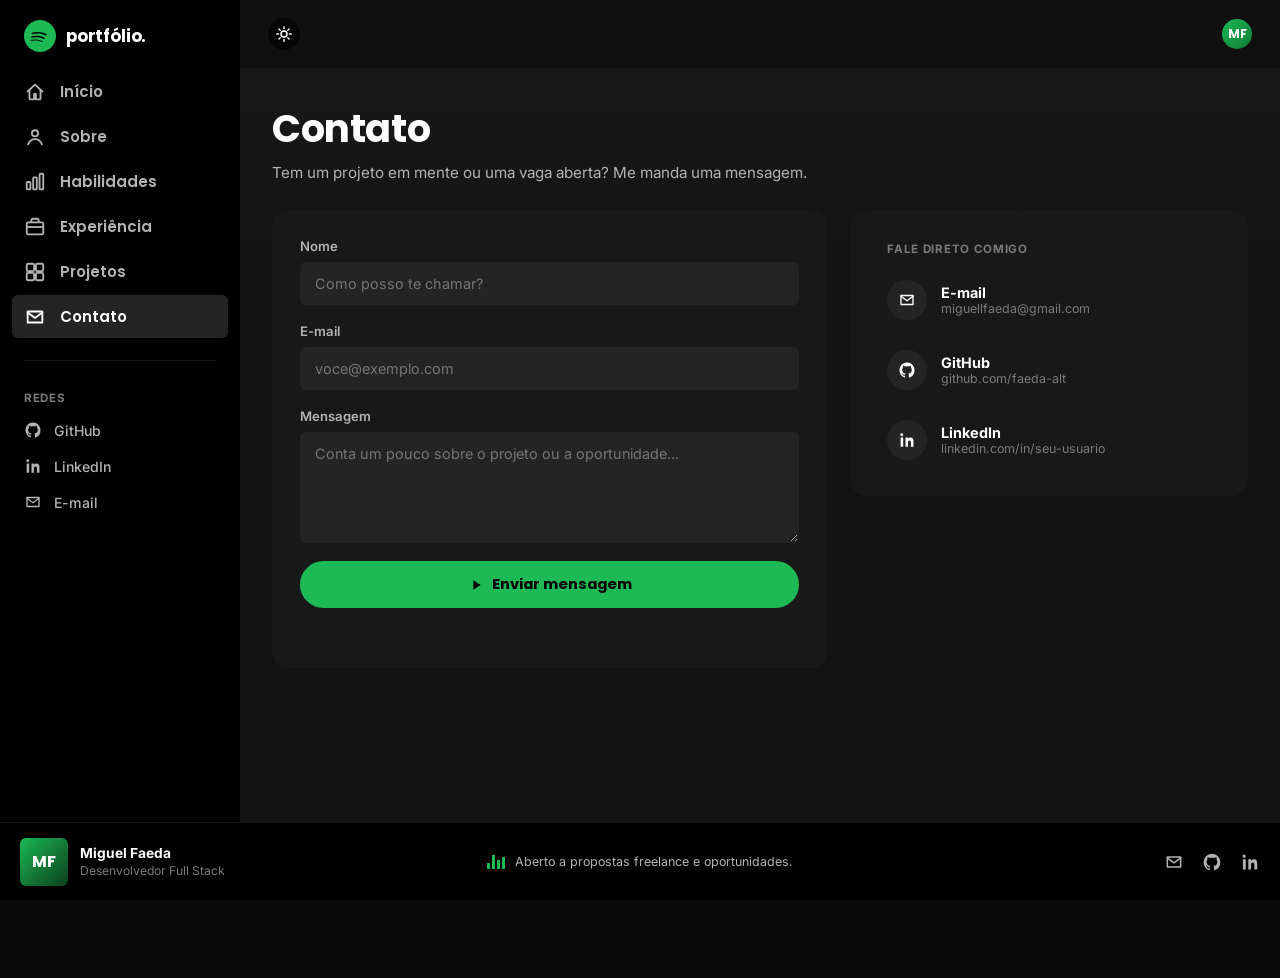
==== contato.html @ 45fb2631 "Add files via upload" ====
<!DOCTYPE html>
<html lang="pt-BR">
<head>
<meta charset="UTF-8">
<meta name="viewport" content="width=device-width, initial-scale=1.0">
<title>Contato · Miguel Faêda</title>
<meta name="description" content="Fale com Rafael Nunes.">
<link rel="preconnect" href="https://fonts.googleapis.com">
<link rel="preconnect" href="https://fonts.gstatic.com" crossorigin>
<link href="https://fonts.googleapis.com/css2?family=Poppins:wght@500;600;700;800&family=Inter:wght@400;500;600&display=swap" rel="stylesheet">
<script>
  /* Aplica o tema salvo antes da página renderizar (evita "piscar" branco). */
  (function () {
    var theme = "dark";
    try { theme = localStorage.getItem("theme") || "dark"; } catch (e) {}
    document.documentElement.setAttribute("data-theme", theme);
  })();
</script>
<link rel="stylesheet" href="style.css">
</head>
<body>

<aside class="sidebar">
  <a class="sidebar-logo" href="index.html">
    <svg width="32" height="32" viewBox="0 0 24 24" fill="none"><circle cx="12" cy="12" r="12" fill="#1DB954"/><path d="M6 9.5c3.6-1 8-.7 10.8 1 .3.2.4.6.2.9-.2.3-.6.4-.9.2-2.5-1.5-6.4-1.8-9.6-.9-.4.1-.7-.1-.8-.5-.1-.3.1-.6.3-.7Zm-.5 2.8c3-.8 7.2-.6 9.7.9.3.2.4.5.2.8-.2.3-.5.4-.8.2-2.2-1.3-6-1.5-8.6-.8-.3.1-.6-.1-.7-.4-.1-.3.1-.6.2-.7Zm-.4 2.7c2.5-.7 6.4-.5 8.6.8.2.1.3.4.1.6-.1.2-.4.3-.6.1-1.9-1.1-5.4-1.3-7.6-.7-.2.1-.5-.1-.5-.3-.1-.2 0-.4.2-.5Z" fill="#000"/></svg>
    <span>portfólio.</span>
  </a>

  <nav class="sidebar-nav" aria-label="Navegação principal">
    <a class="nav-item" href="index.html">
      <svg viewBox="0 0 24 24" fill="none"><path d="M4 11.5 12 4l8 7.5" stroke="currentColor" stroke-width="2" stroke-linecap="round" stroke-linejoin="round"/><path d="M6 10v9a1 1 0 0 0 1 1h4v-6h2v6h4a1 1 0 0 0 1-1v-9" stroke="currentColor" stroke-width="2" stroke-linecap="round" stroke-linejoin="round"/></svg>
      <span>Início</span>
    </a>
    <a class="nav-item" href="sobre.html">
      <svg viewBox="0 0 24 24" fill="none"><circle cx="12" cy="8" r="3.4" stroke="currentColor" stroke-width="2"/><path d="M4.5 20c1.4-3.6 4.4-5.6 7.5-5.6s6.1 2 7.5 5.6" stroke="currentColor" stroke-width="2" stroke-linecap="round"/></svg>
      <span>Sobre</span>
    </a>
    <a class="nav-item" href="habilidades.html">
      <svg viewBox="0 0 24 24" fill="none"><rect x="3" y="12" width="4" height="8" rx="1" stroke="currentColor" stroke-width="2"/><rect x="10" y="7" width="4" height="13" rx="1" stroke="currentColor" stroke-width="2"/><rect x="17" y="3" width="4" height="17" rx="1" stroke="currentColor" stroke-width="2"/></svg>
      <span>Habilidades</span>
    </a>
    <a class="nav-item" href="experiencia.html">
      <svg viewBox="0 0 24 24" fill="none"><rect x="3" y="7" width="18" height="13" rx="1.5" stroke="currentColor" stroke-width="2"/><path d="M8 7V5a2 2 0 0 1 2-2h4a2 2 0 0 1 2 2v2" stroke="currentColor" stroke-width="2"/><path d="M3 12h18" stroke="currentColor" stroke-width="2"/></svg>
      <span>Experiência</span>
    </a>
    <a class="nav-item" href="projetos.html">
      <svg viewBox="0 0 24 24" fill="none"><rect x="3" y="3" width="8" height="8" rx="1.5" stroke="currentColor" stroke-width="2"/><rect x="13" y="3" width="8" height="8" rx="1.5" stroke="currentColor" stroke-width="2"/><rect x="3" y="13" width="8" height="8" rx="1.5" stroke="currentColor" stroke-width="2"/><rect x="13" y="13" width="8" height="8" rx="1.5" stroke="currentColor" stroke-width="2"/></svg>
      <span>Projetos</span>
    </a>
    <a class="nav-item active" href="contato.html">
      <svg viewBox="0 0 24 24" fill="none"><path d="M4 6h16v12H4V6Z" stroke="currentColor" stroke-width="2" stroke-linejoin="round"/><path d="m4 7 8 6 8-6" stroke="currentColor" stroke-width="2" stroke-linecap="round" stroke-linejoin="round"/></svg>
      <span>Contato</span>
    </a>
  </nav>

  <div class="sidebar-divider"></div>

  <div class="sidebar-links">
    <p class="sidebar-heading">Redes</p>
    <a class="sidebar-link" href="https://github.com/faeda-alt" target="_blank" rel="noopener">
      <svg viewBox="0 0 24 24" fill="currentColor"><path d="M12 2C6.48 2 2 6.58 2 12.25c0 4.53 2.87 8.37 6.84 9.73.5.1.68-.22.68-.5 0-.24-.01-1.04-.01-1.88-2.78.62-3.37-1.22-3.37-1.22-.46-1.2-1.11-1.52-1.11-1.52-.9-.64.07-.62.07-.62 1 .07 1.53 1.06 1.53 1.06.89 1.57 2.34 1.12 2.91.86.09-.66.35-1.12.63-1.38-2.22-.26-4.56-1.14-4.56-5.07 0-1.12.39-2.03 1.03-2.75-.1-.26-.45-1.32.1-2.75 0 0 .84-.28 2.75 1.05a9.3 9.3 0 0 1 2.5-.35c.85 0 1.71.12 2.5.35 1.91-1.33 2.75-1.05 2.75-1.05.55 1.43.2 2.49.1 2.75.64.72 1.03 1.63 1.03 2.75 0 3.94-2.34 4.8-4.57 5.06.36.32.68.94.68 1.9 0 1.37-.01 2.47-.01 2.81 0 .28.18.6.69.5A10.26 10.26 0 0 0 22 12.25C22 6.58 17.52 2 12 2Z"/></svg>
      <span>GitHub</span>
    </a>
    <a class="sidebar-link" href="https://www.linkedin.com/in/miguel-faeda-4826aa39a/?isSelfProfile=true" target="_blank" rel="noopener">
      <svg viewBox="0 0 24 24" fill="currentColor"><path d="M6.94 5a1.94 1.94 0 1 1-3.88 0 1.94 1.94 0 0 1 3.88 0ZM3.5 8.75h3.4V21H3.5V8.75Zm6.5 0h3.26v1.68h.05c.45-.86 1.56-1.77 3.22-1.77 3.44 0 4.08 2.27 4.08 5.21V21h-3.4v-5.5c0-1.31-.02-3-1.83-3-1.83 0-2.11 1.43-2.11 2.9V21H10V8.75Z"/></svg>
      <span>LinkedIn</span>
    </a>
    <a class="sidebar-link" href="mailto:seuemail@exemplo.com">
      <svg viewBox="0 0 24 24" fill="none"><path d="M4 6h16v12H4V6Z" stroke="currentColor" stroke-width="1.8" stroke-linejoin="round"/><path d="m4 7 8 6 8-6" stroke="currentColor" stroke-width="1.8" stroke-linecap="round" stroke-linejoin="round"/></svg>
      <span>E-mail</span>
    </a>
  </div>
</aside>

<div class="app">

  <header class="topbar">
    <div class="topbar-left">
      <button class="round-btn theme-toggle" id="theme-toggle" type="button" aria-label="Ativar tema claro" title="Alternar tema claro/escuro">
        <svg class="icon-sun" viewBox="0 0 24 24" fill="none"><circle cx="12" cy="12" r="4" stroke="currentColor" stroke-width="2"/><path d="M12 2.5v2.2M12 19.3v2.2M2.5 12h2.2M19.3 12h2.2M5.3 5.3l1.6 1.6M17.1 17.1l1.6 1.6M5.3 18.7l1.6-1.6M17.1 6.9l1.6-1.6" stroke="currentColor" stroke-width="2" stroke-linecap="round"/></svg>
        <svg class="icon-moon" viewBox="0 0 24 24" fill="none"><path d="M20 14.2A8 8 0 0 1 9.8 4a8 8 0 1 0 10.2 10.2Z" stroke="currentColor" stroke-width="2" stroke-linecap="round" stroke-linejoin="round"/></svg>
      </button>
    </div>
    <div class="topbar-profile">
      <div class="avatar-small">MF</div>
    </div>
  </header>

  <main class="content" id="content">

    <div class="page-header">
      <h1 class="page-title">Contato</h1>
      <p class="page-subtitle">Tem um projeto em mente ou uma vaga aberta? Me manda uma mensagem.</p>
    </div>

    <div class="contact-layout">
      <form class="contact-form" id="contact-form">
        <label class="field">
          <span>Nome</span>
          <input type="text" name="name" placeholder="Como posso te chamar?" required>
        </label>
        <label class="field">
          <span>E-mail</span>
          <input type="email" name="email" placeholder="voce@exemplo.com" required>
        </label>
        <label class="field">
          <span>Mensagem</span>
          <textarea name="message" rows="5" placeholder="Conta um pouco sobre o projeto ou a oportunidade..." required></textarea>
        </label>
        <button type="submit" class="btn-play btn-full">
          <svg viewBox="0 0 24 24" fill="#000"><path d="M8 5v14l11-7L8 5Z"/></svg>
          Enviar mensagem
        </button>
        <p class="form-hint" id="form-hint"></p>
      </form>

      <div class="contact-card">
        <p class="sidebar-heading">Fale direto comigo</p>
        <a class="contact-row" href="mailto:seuemail@exemplo.com">
          <span class="contact-icon"><svg viewBox="0 0 24 24" fill="none"><path d="M4 6h16v12H4V6Z" stroke="currentColor" stroke-width="1.8" stroke-linejoin="round"/><path d="m4 7 8 6 8-6" stroke="currentColor" stroke-width="1.8" stroke-linecap="round" stroke-linejoin="round"/></svg></span>
          <span><strong>E-mail</strong><small>miguellfaeda@gmail.com</small></span>
        </a>
        <a class="contact-row" href="https://github.com/faeda-alt" target="_blank" rel="noopener">
          <span class="contact-icon"><svg viewBox="0 0 24 24" fill="currentColor"><path d="M12 2C6.48 2 2 6.58 2 12.25c0 4.53 2.87 8.37 6.84 9.73.5.1.68-.22.68-.5 0-.24-.01-1.04-.01-1.88-2.78.62-3.37-1.22-3.37-1.22-.46-1.2-1.11-1.52-1.11-1.52-.9-.64.07-.62.07-.62 1 .07 1.53 1.06 1.53 1.06.89 1.57 2.34 1.12 2.91.86.09-.66.35-1.12.63-1.38-2.22-.26-4.56-1.14-4.56-5.07 0-1.12.39-2.03 1.03-2.75-.1-.26-.45-1.32.1-2.75 0 0 .84-.28 2.75 1.05a9.3 9.3 0 0 1 2.5-.35c.85 0 1.71.12 2.5.35 1.91-1.33 2.75-1.05 2.75-1.05.55 1.43.2 2.49.1 2.75.64.72 1.03 1.63 1.03 2.75 0 3.94-2.34 4.8-4.57 5.06.36.32.68.94.68 1.9 0 1.37-.01 2.47-.01 2.81 0 .28.18.6.69.5A10.26 10.26 0 0 0 22 12.25C22 6.58 17.52 2 12 2Z"/></svg></span>
          <span><strong>GitHub</strong><small>github.com/faeda-alt</small></span>
        </a>
        <a class="contact-row" href="https://www.linkedin.com/in/miguel-faeda-4826aa39a/?isSelfProfile=true" target="_blank" rel="noopener">
          <span class="contact-icon"><svg viewBox="0 0 24 24" fill="currentColor"><path d="M6.94 5a1.94 1.94 0 1 1-3.88 0 1.94 1.94 0 0 1 3.88 0ZM3.5 8.75h3.4V21H3.5V8.75Zm6.5 0h3.26v1.68h.05c.45-.86 1.56-1.77 3.22-1.77 3.44 0 4.08 2.27 4.08 5.21V21h-3.4v-5.5c0-1.31-.02-3-1.83-3-1.83 0-2.11 1.43-2.11 2.9V21H10V8.75Z"/></svg></span>
          <span><strong>LinkedIn</strong><small>linkedin.com/in/seu-usuario</small></span>
        </a>
      </div>
    </div>

  </main>
</div>

<footer class="now-playing">
  <div class="np-info">
    <div class="np-avatar">MF</div>
    <div class="np-text">
      <strong>Miguel Faeda</strong>
      <small>Desenvolvedor Full Stack</small>
    </div>
  </div>

  <div class="np-status">
    <span class="eq" aria-hidden="true"><i></i><i></i><i></i><i></i></span>
    <span class="np-status-text">Aberto a propostas freelance e oportunidades.</span>
  </div>

  <div class="np-contacts">
    <a href="mailto:miguellfaeda@gmail.com" title="E-mail" aria-label="Enviar e-mail"><svg viewBox="0 0 24 24" fill="none"><path d="M4 6h16v12H4V6Z" stroke="currentColor" stroke-width="1.8" stroke-linejoin="round"/><path d="m4 7 8 6 8-6" stroke="currentColor" stroke-width="1.8" stroke-linecap="round" stroke-linejoin="round"/></svg></a>
    <a href="https://github.com/faeda-alt" target="_blank" rel="noopener" title="GitHub" aria-label="Abrir GitHub"><svg viewBox="0 0 24 24" fill="currentColor"><path d="M12 2C6.48 2 2 6.58 2 12.25c0 4.53 2.87 8.37 6.84 9.73.5.1.68-.22.68-.5 0-.24-.01-1.04-.01-1.88-2.78.62-3.37-1.22-3.37-1.22-.46-1.2-1.11-1.52-1.11-1.52-.9-.64.07-.62.07-.62 1 .07 1.53 1.06 1.53 1.06.89 1.57 2.34 1.12 2.91.86.09-.66.35-1.12.63-1.38-2.22-.26-4.56-1.14-4.56-5.07 0-1.12.39-2.03 1.03-2.75-.1-.26-.45-1.32.1-2.75 0 0 .84-.28 2.75 1.05a9.3 9.3 0 0 1 2.5-.35c.85 0 1.71.12 2.5.35 1.91-1.33 2.75-1.05 2.75-1.05.55 1.43.2 2.49.1 2.75.64.72 1.03 1.63 1.03 2.75 0 3.94-2.34 4.8-4.57 5.06.36.32.68.94.68 1.9 0 1.37-.01 2.47-.01 2.81 0 .28.18.6.69.5A10.26 10.26 0 0 0 22 12.25C22 6.58 17.52 2 12 2Z"/></svg></a>
    <a href="https://www.linkedin.com/in/miguel-faeda-4826aa39a/?isSelfProfile=true" target="_blank" rel="noopener" title="LinkedIn" aria-label="Abrir LinkedIn"><svg viewBox="0 0 24 24" fill="currentColor"><path d="M6.94 5a1.94 1.94 0 1 1-3.88 0 1.94 1.94 0 0 1 3.88 0ZM3.5 8.75h3.4V21H3.5V8.75Zm6.5 0h3.26v1.68h.05c.45-.86 1.56-1.77 3.22-1.77 3.44 0 4.08 2.27 4.08 5.21V21h-3.4v-5.5c0-1.31-.02-3-1.83-3-1.83 0-2.11 1.43-2.11 2.9V21H10V8.75Z"/></svg></a>
  </div>
</footer>

<nav class="mobile-nav" aria-label="Navegação móvel">
  <a class="mobile-nav-item" href="index.html">
    <svg viewBox="0 0 24 24" fill="none"><path d="M4 11.5 12 4l8 7.5" stroke="currentColor" stroke-width="2" stroke-linecap="round" stroke-linejoin="round"/><path d="M6 10v9a1 1 0 0 0 1 1h4v-6h2v6h4a1 1 0 0 0 1-1v-9" stroke="currentColor" stroke-width="2" stroke-linecap="round" stroke-linejoin="round"/></svg>
    <span>Início</span>
  </a>
  <a class="mobile-nav-item" href="sobre.html">
    <svg viewBox="0 0 24 24" fill="none"><circle cx="12" cy="8" r="3.4" stroke="currentColor" stroke-width="2"/><path d="M4.5 20c1.4-3.6 4.4-5.6 7.5-5.6s6.1 2 7.5 5.6" stroke="currentColor" stroke-width="2" stroke-linecap="round"/></svg>
    <span>Sobre</span>
  </a>
  <a class="mobile-nav-item" href="habilidades.html">
    <svg viewBox="0 0 24 24" fill="none"><rect x="3" y="12" width="4" height="8" rx="1" stroke="currentColor" stroke-width="2"/><rect x="10" y="7" width="4" height="13" rx="1" stroke="currentColor" stroke-width="2"/><rect x="17" y="3" width="4" height="17" rx="1" stroke="currentColor" stroke-width="2"/></svg>
    <span>Habilidades</span>
  </a>
  <a class="mobile-nav-item" href="experiencia.html">
    <svg viewBox="0 0 24 24" fill="none"><rect x="3" y="7" width="18" height="13" rx="1.5" stroke="currentColor" stroke-width="2"/><path d="M8 7V5a2 2 0 0 1 2-2h4a2 2 0 0 1 2 2v2" stroke="currentColor" stroke-width="2"/><path d="M3 12h18" stroke="currentColor" stroke-width="2"/></svg>
    <span>Experiência</span>
  </a>
  <a class="mobile-nav-item" href="projetos.html">
    <svg viewBox="0 0 24 24" fill="none"><rect x="3" y="3" width="8" height="8" rx="1.5" stroke="currentColor" stroke-width="2"/><rect x="13" y="3" width="8" height="8" rx="1.5" stroke="currentColor" stroke-width="2"/><rect x="3" y="13" width="8" height="8" rx="1.5" stroke="currentColor" stroke-width="2"/><rect x="13" y="13" width="8" height="8" rx="1.5" stroke="currentColor" stroke-width="2"/></svg>
    <span>Projetos</span>
  </a>
  <a class="mobile-nav-item active" href="contato.html">
    <svg viewBox="0 0 24 24" fill="none"><path d="M4 6h16v12H4V6Z" stroke="currentColor" stroke-width="2" stroke-linejoin="round"/><path d="m4 7 8 6 8-6" stroke="currentColor" stroke-width="2" stroke-linecap="round" stroke-linejoin="round"/></svg>
    <span>Contato</span>
  </a>
</nav>

<script src="script.js"></script>
</body>
</html>
---- style.css ----
:root {
  --bg-app: #0a0a0a;
  --bg-sidebar: #000000;
  --bg-base: #121212;
  --bg-elevated: #181818;
  --bg-highlight: #242424;
  --bg-highlight-hover: #2f2f2f;

  --green: #1DB954;
  --green-hover: #23e065;

  --text-primary: #FFFFFF;
  --text-secondary: #B3B3B3;
  --text-tertiary: #7a7a7a;

  --border: rgba(255, 255, 255, 0.08);
  --radius-s: 6px;
  --radius-m: 10px;
  --radius-l: 16px;

  --sidebar-w: 240px;
  --now-playing-h: 78px;
  --topbar-h: 68px;

  --font-display: "Poppins", sans-serif;
  --font-body: "Inter", sans-serif;


  --app-gradient-top: #1a1a1a;
  --topbar-bg: rgba(10, 10, 10, 0.6);
  --round-btn-bg: rgba(0, 0, 0, 0.6);
  --outline-border: rgba(255, 255, 255, 0.35);
  --track-icon-1: #2a2a2a;
  --track-icon-2: #151515;
  --tab-active-bg: #ffffff;
  --tab-active-text: #000000;
  --accent-text: var(--green);
  --card-shadow: none;

  color-scheme: dark;
}


:root[data-theme="light"] {
  --bg-app: #f2f2f2;
  --bg-sidebar: #ffffff;
  --bg-base: #f7f7f7;
  --bg-elevated: #ffffff;
  --bg-highlight: #ebebeb;
  --bg-highlight-hover: #dedede;

  --green-hover: #17a047;

  --text-primary: #121212;
  --text-secondary: #4d4d4d;
  --text-tertiary: #6b6b6b;

  --border: rgba(0, 0, 0, 0.1);

  --app-gradient-top: #dcdcdc;
  --topbar-bg: rgba(255, 255, 255, 0.7);
  --round-btn-bg: rgba(0, 0, 0, 0.08);
  --outline-border: rgba(0, 0, 0, 0.35);
  --track-icon-1: #e4e4e4;
  --track-icon-2: #cfcfcf;
  --tab-active-bg: #121212;
  --tab-active-text: #ffffff;
  --accent-text: #128a3e;
  --card-shadow: 0 0 0 1px rgba(0, 0, 0, 0.06), 0 1px 3px rgba(0, 0, 0, 0.06);

  color-scheme: light;
}


:root[data-theme="light"] .about-card,
:root[data-theme="light"] .album-card,
:root[data-theme="light"] .contact-form,
:root[data-theme="light"] .contact-card,
:root[data-theme="light"] .edu-item,
:root[data-theme="light"] .lang-item,
:root[data-theme="light"] .timeline-card {
  box-shadow: var(--card-shadow);
}


body, .sidebar, .app, .topbar, .now-playing, .about-card, .album-card,
.contact-form, .contact-card, .edu-item, .lang-item, .timeline-card,
.field input, .field textarea, .tab, .stack-chip {
  transition: background-color .25s ease, color .25s ease, border-color .25s ease, box-shadow .25s ease;
}

* { box-sizing: border-box; }

html, body {
  margin: 0;
  padding: 0;
  background: var(--bg-app);
  color: var(--text-primary);
  font-family: var(--font-body);
  -webkit-font-smoothing: antialiased;
}

h1, h2, h3, .btn-play, .btn-outline, .nav-item span, .hero-title {
  font-family: var(--font-display);
}

button, input, textarea {
  font-family: inherit;
}

a { color: inherit; text-decoration: none; }

::selection { background: var(--green); color: #000; }

:focus-visible {
  outline: 2px solid var(--green);
  outline-offset: 2px;
}

@media (prefers-reduced-motion: reduce) {
  * { animation-duration: 0.001ms !important; transition-duration: 0.001ms !important; }
}


.sidebar {
  position: fixed;
  top: 0;
  left: 0;
  bottom: var(--now-playing-h);
  width: var(--sidebar-w);
  background: var(--bg-sidebar);
  display: flex;
  flex-direction: column;
  padding: 20px 12px;
  gap: 18px;
  z-index: 20;
}

.sidebar-logo {
  display: flex;
  align-items: center;
  gap: 10px;
  padding: 0 12px;
  font-family: var(--font-display);
  font-weight: 700;
  font-size: 1.05rem;
  letter-spacing: -0.01em;
}

.sidebar-nav {
  display: flex;
  flex-direction: column;
  gap: 2px;
}

.nav-item {
  display: flex;
  align-items: center;
  gap: 14px;
  padding: 10px 12px;
  background: none;
  border: none;
  color: var(--text-secondary);
  border-radius: var(--radius-s);
  cursor: pointer;
  font-size: 0.94rem;
  font-weight: 600;
  transition: color .15s ease, background-color .15s ease;
  text-align: left;
}

.nav-item svg { width: 22px; height: 22px; flex-shrink: 0; }

.nav-item:hover { color: var(--text-primary); }

.nav-item.active {
  color: var(--text-primary);
  background: var(--bg-highlight);
}

.sidebar-divider {
  height: 1px;
  background: var(--border);
  margin: 4px 12px;
}

.sidebar-links {
  display: flex;
  flex-direction: column;
  gap: 2px;
}

.sidebar-heading {
  font-size: 0.72rem;
  font-weight: 700;
  text-transform: uppercase;
  letter-spacing: 0.06em;
  color: var(--text-tertiary);
  padding: 0 12px;
  margin: 8px 0 6px;
}

.sidebar-link {
  display: flex;
  align-items: center;
  gap: 12px;
  padding: 8px 12px;
  border-radius: var(--radius-s);
  color: var(--text-secondary);
  font-size: 0.88rem;
  font-weight: 500;
  transition: color .15s ease, background-color .15s ease;
}

.sidebar-link svg { width: 18px; height: 18px; }

.sidebar-link:hover {
  color: var(--text-primary);
  background: var(--bg-highlight);
}


.app {
  margin-left: var(--sidebar-w);
  margin-bottom: var(--now-playing-h);
  min-height: 100vh;
  background: linear-gradient(180deg, var(--app-gradient-top) 0%, var(--bg-base) 320px);
}

.topbar {
  position: sticky;
  top: 0;
  z-index: 10;
  height: var(--topbar-h);
  display: flex;
  align-items: center;
  justify-content: space-between;
  padding: 0 28px;
  background: var(--topbar-bg);
  backdrop-filter: blur(14px);
}

.round-btn {
  width: 32px;
  height: 32px;
  border-radius: 50%;
  border: none;
  background: var(--round-btn-bg);
  color: var(--text-primary);
  display: flex;
  align-items: center;
  justify-content: center;
  cursor: not-allowed;
  opacity: .5;
}
.round-btn svg { width: 18px; height: 18px; }

.topbar-left { display: flex; align-items: center; gap: 12px; }

.theme-toggle {
  position: relative;
  cursor: pointer;
  opacity: 1;
  transition: background-color .15s ease, transform .12s ease;
}
.theme-toggle:hover { background: var(--bg-highlight-hover); transform: scale(1.08); }
.theme-toggle svg {
  position: absolute;
  transition: opacity .2s ease, transform .3s ease;
}
.theme-toggle .icon-moon { opacity: 0; transform: rotate(-90deg) scale(.6); }
.theme-toggle .icon-sun  { opacity: 1; transform: rotate(0) scale(1); }
:root[data-theme="light"] .theme-toggle .icon-sun  { opacity: 0; transform: rotate(90deg) scale(.6); }
:root[data-theme="light"] .theme-toggle .icon-moon { opacity: 1; transform: rotate(0) scale(1); }

.topbar-profile { display: flex; align-items: center; gap: 14px; }

.avatar-small {
  color: #fff;
  width: 30px;
  height: 30px;
  border-radius: 50%;
  background: linear-gradient(135deg, var(--green), #0f7a37);
  display: flex;
  align-items: center;
  justify-content: center;
  font-family: var(--font-display);
  font-weight: 700;
  font-size: 0.75rem;
}

.content { padding: 24px 32px 60px; }

.page { display: none; }
.page.active { display: block; animation: fadeIn .35s ease; }

@keyframes fadeIn {
  from { opacity: 0; transform: translateY(8px); }
  to { opacity: 1; transform: translateY(0); }
}

.page-header { margin: 8px 0 28px; }

.page-title {
  font-size: clamp(1.8rem, 3vw, 2.4rem);
  font-weight: 700;
  margin: 0 0 6px;
  letter-spacing: -0.01em;
}

.page-subtitle {
  color: var(--text-secondary);
  margin: 0;
  font-size: 0.95rem;
  max-width: 60ch;
}


.hero-banner {
  display: flex;
  align-items: flex-end;
  gap: 28px;
  padding: 40px 8px 28px;
}

.avatar-hero {
  color: #fff;
  width: 172px;
  height: 172px;
  min-width: 172px;
  border-radius: 50%;
  background: linear-gradient(135deg, var(--green), #0b3f1c);
  box-shadow: 0 8px 40px rgba(0,0,0,.5);
  display: flex;
  align-items: center;
  justify-content: center;
  font-family: var(--font-display);
  font-weight: 800;
  font-size: 3.2rem;
}

.hero-kicker {
  display: flex;
  align-items: center;
  gap: 6px;
  font-size: 0.82rem;
  font-weight: 600;
  color: var(--text-primary);
}
.hero-kicker svg { width: 16px; height: 16px; }

.hero-title {
  font-size: clamp(2.4rem, 6vw, 5rem);
  font-weight: 800;
  margin: 6px 0 4px;
  line-height: 1.02;
  letter-spacing: -0.02em;
}

.hero-role {
  font-size: 1.05rem;
  font-weight: 600;
  color: var(--text-primary);
  margin: 0 0 6px;
}

.hero-meta {
  color: var(--text-secondary);
  font-size: 0.88rem;
  margin: 0 0 20px;
}

.hero-actions { display: flex; align-items: center; gap: 14px; flex-wrap: wrap; }

.btn-play {
  display: inline-flex;
  align-items: center;
  gap: 8px;
  background: var(--green);
  color: #000;
  border: none;
  padding: 13px 26px;
  border-radius: 999px;
  font-weight: 700;
  font-size: 0.92rem;
  cursor: pointer;
  transition: transform .12s ease, background-color .15s ease;
}
.btn-play svg { width: 16px; height: 16px; }
.btn-play:hover { background: var(--green-hover); transform: scale(1.03); }
.btn-full { width: 100%; justify-content: center; }

.btn-outline {
  background: transparent;
  border: 1px solid var(--outline-border);
  color: var(--text-primary);
  padding: 12px 22px;
  border-radius: 999px;
  font-weight: 600;
  font-size: 0.9rem;
  cursor: pointer;
  transition: border-color .15s ease, transform .12s ease;
}
.btn-outline:hover { border-color: var(--text-primary); transform: scale(1.03); }

.btn-icon {
  width: 46px;
  height: 46px;
  border-radius: 50%;
  border: 1px solid var(--outline-border);
  display: flex;
  align-items: center;
  justify-content: center;
  transition: border-color .15s ease, transform .12s ease;
}
.btn-icon svg { width: 20px; height: 20px; }
.btn-icon:hover { border-color: var(--text-primary); transform: scale(1.05); }


.row { margin: 40px 0; }

.row-header {
  display: flex;
  align-items: baseline;
  justify-content: space-between;
  margin-bottom: 14px;
}

.row-title {
  font-size: 1.4rem;
  font-weight: 700;
  margin: 0 0 14px;
}

.row-link {
  background: none;
  border: none;
  color: var(--text-secondary);
  font-size: 0.82rem;
  font-weight: 700;
  cursor: pointer;
}
.row-link:hover { color: var(--text-primary); text-decoration: underline; }


.about-card {
  background: var(--bg-elevated);
  border-radius: var(--radius-l);
  padding: 28px;
}

.about-text {
  color: var(--text-secondary);
  line-height: 1.7;
  font-size: 0.95rem;
  max-width: 72ch;
  margin: 0 0 16px;
}

.about-facts {
  display: grid;
  grid-template-columns: repeat(4, 1fr);
  gap: 18px;
  margin-top: 24px;
  padding-top: 24px;
  border-top: 1px solid var(--border);
}

.fact { display: flex; flex-direction: column; gap: 2px; }

.fact-value {
  font-family: var(--font-display);
  font-size: 1.6rem;
  font-weight: 700;
  color: var(--accent-text);
}

.fact-label {
  font-size: 0.78rem;
  color: var(--text-tertiary);
}


.track-list-header {
  display: grid;
  grid-template-columns: 40px 1fr 180px 140px;
  gap: 12px;
  padding: 0 16px 8px;
  border-bottom: 1px solid var(--border);
  margin-bottom: 4px;
  color: var(--text-tertiary);
  font-size: 0.78rem;
  font-weight: 600;
  text-transform: uppercase;
  letter-spacing: 0.04em;
}

.track-list { display: flex; flex-direction: column; }

.track-row {
  display: grid;
  grid-template-columns: 40px 1fr 180px 140px;
  align-items: center;
  gap: 12px;
  padding: 10px 16px;
  border-radius: var(--radius-s);
}

.track-row:hover { background: var(--bg-highlight); }

.col-index { color: var(--text-tertiary); font-size: 0.9rem; }

.track-main { display: flex; align-items: center; gap: 12px; min-width: 0; }

.track-icon {
  width: 40px;
  height: 40px;
  border-radius: var(--radius-s);
  background: linear-gradient(135deg, var(--track-icon-1), var(--track-icon-2));
  display: flex;
  align-items: center;
  justify-content: center;
  flex-shrink: 0;
  font-size: 1.1rem;
}

.track-name-block { min-width: 0; }
.track-name { font-weight: 600; font-size: 0.92rem; }
.track-sub {
  color: var(--text-tertiary);
  font-size: 0.78rem;
  white-space: nowrap;
  overflow: hidden;
  text-overflow: ellipsis;
}

.col-tag {
  color: var(--text-secondary);
  font-size: 0.85rem;
}

.col-level { display: flex; align-items: center; gap: 8px; }

.level-dots { display: flex; gap: 4px; }
.level-dot {
  width: 7px;
  height: 7px;
  border-radius: 50%;
  background: var(--bg-highlight-hover);
}
.level-dot.filled { background: var(--green); }

.level-text { font-size: 0.78rem; color: var(--text-tertiary); min-width: 78px; }


.tabs { display: flex; gap: 10px; margin-bottom: 20px; }

.tab {
  background: var(--bg-highlight);
  border: none;
  color: var(--text-primary);
  padding: 9px 20px;
  border-radius: 999px;
  font-weight: 600;
  font-size: 0.86rem;
  cursor: pointer;
  transition: background-color .15s ease;
}

.tab.active { background: var(--tab-active-bg); color: var(--tab-active-text); }
.tab:not(.active):hover { background: var(--bg-highlight-hover); }


.album-grid {
  display: grid;
  grid-template-columns: repeat(auto-fill, minmax(210px, 1fr));
  gap: 22px;
}

.album-card {
  background: var(--bg-elevated);
  border-radius: var(--radius-m);
  padding: 16px;
  transition: background-color .2s ease;
  display: flex;
  flex-direction: column;
  gap: 12px;
}

.album-card:hover { background: var(--bg-highlight); }

.album-cover {
  position: relative;
  aspect-ratio: 1 / 1;
  border-radius: var(--radius-s);
  overflow: hidden;
  display: flex;
  align-items: center;
  justify-content: center;
  font-family: var(--font-display);
  font-weight: 800;
  font-size: 2.2rem;
  color: rgba(255,255,255,.85);
}

.album-play {
  position: absolute;
  right: 8px;
  bottom: 8px;
  width: 46px;
  height: 46px;
  border-radius: 50%;
  background: var(--green);
  border: none;
  display: flex;
  align-items: center;
  justify-content: center;
  opacity: 0;
  transform: translateY(8px);
  transition: opacity .2s ease, transform .2s ease, background-color .15s ease;
  cursor: pointer;
  box-shadow: 0 8px 16px rgba(0,0,0,.4);
}
.album-play svg { width: 18px; height: 18px; }
.album-card:hover .album-play,
.album-play:focus-visible {
  opacity: 1;
  transform: translateY(0);
}
.album-play:hover { background: var(--green-hover); }

.album-title { font-weight: 700; font-size: 0.96rem; margin: 0; }

.album-stack {
  color: var(--text-tertiary);
  font-size: 0.8rem;
  margin: 0;
}

.album-desc {
  color: var(--text-secondary);
  font-size: 0.84rem;
  line-height: 1.5;
  margin: 0;
}

.album-links { display: flex; gap: 10px; margin-top: auto; }

.album-link {
  font-size: 0.78rem;
  font-weight: 600;
  color: var(--text-secondary);
  display: flex;
  align-items: center;
  gap: 5px;
}
.album-link:hover { color: var(--text-primary); text-decoration: underline; }
.album-link svg { width: 14px; height: 14px; }


.contact-layout {
  display: grid;
  grid-template-columns: 1.4fr 1fr;
  gap: 24px;
  align-items: start;
}

.contact-form {
  background: var(--bg-elevated);
  border-radius: var(--radius-l);
  padding: 28px;
  display: flex;
  flex-direction: column;
  gap: 18px;
}

.field { display: flex; flex-direction: column; gap: 8px; }
.field span { font-size: 0.82rem; font-weight: 600; color: var(--text-secondary); }

.field input, .field textarea {
  background: var(--bg-highlight);
  border: 1px solid transparent;
  border-radius: var(--radius-s);
  padding: 12px 14px;
  color: var(--text-primary);
  font-size: 0.9rem;
  resize: vertical;
}

.field input:focus, .field textarea:focus {
  outline: none;
  border-color: var(--green);
}

.form-hint {
  min-height: 1.1em;
  font-size: 0.82rem;
  color: var(--accent-text);
  margin: 0;
}

.contact-card {
  background: var(--bg-elevated);
  border-radius: var(--radius-l);
  padding: 24px;
  display: flex;
  flex-direction: column;
  gap: 6px;
}

.contact-row {
  display: flex;
  align-items: center;
  gap: 14px;
  padding: 12px;
  border-radius: var(--radius-s);
}
.contact-row:hover { background: var(--bg-highlight); }

.contact-icon {
  width: 40px;
  height: 40px;
  border-radius: 50%;
  background: var(--bg-highlight);
  display: flex;
  align-items: center;
  justify-content: center;
  flex-shrink: 0;
}
.contact-icon svg { width: 18px; height: 18px; }

.contact-row strong { display: block; font-size: 0.9rem; }
.contact-row small { display: block; color: var(--text-tertiary); font-size: 0.78rem; }


.two-col {
  display: grid;
  grid-template-columns: 1fr 1fr;
  gap: 32px;
}

.edu-list { display: flex; flex-direction: column; gap: 14px; }

.edu-item {
  background: var(--bg-elevated);
  border-radius: var(--radius-m);
  padding: 16px 18px;
}

.edu-item strong { display: block; font-size: 0.92rem; margin-bottom: 2px; }
.edu-item span { display: block; color: var(--text-tertiary); font-size: 0.8rem; }

.lang-item {
  display: flex;
  align-items: center;
  justify-content: space-between;
  background: var(--bg-elevated);
  border-radius: var(--radius-m);
  padding: 14px 18px;
}
.lang-item strong { font-size: 0.9rem; font-weight: 600; }
.lang-item .level-dots { display: flex; gap: 4px; }


.cta-band {
  margin: 48px 0 8px;
  background: linear-gradient(120deg, rgba(29,185,84,0.18), rgba(29,185,84,0.04));
  border: 1px solid rgba(29,185,84,0.25);
  border-radius: var(--radius-l);
  padding: 28px 32px;
  display: flex;
  align-items: center;
  justify-content: space-between;
  gap: 20px;
  flex-wrap: wrap;
}
.cta-band .row-title { margin-bottom: 6px; }


.timeline {
  position: relative;
  padding-left: 28px;
  display: flex;
  flex-direction: column;
  gap: 30px;
}

.timeline::before {
  content: "";
  position: absolute;
  left: 6px;
  top: 6px;
  bottom: 6px;
  width: 2px;
  background: var(--border);
}

.timeline-item { position: relative; }

.timeline-dot {
  position: absolute;
  left: -28px;
  top: 4px;
  width: 14px;
  height: 14px;
  border-radius: 50%;
  background: var(--green);
  border: 3px solid var(--bg-app);
  box-shadow: 0 0 0 2px var(--green);
}

.timeline-card {
  background: var(--bg-elevated);
  border-radius: var(--radius-m);
  padding: 20px 22px;
}

.timeline-period {
  display: inline-block;
  font-size: 0.74rem;
  font-weight: 700;
  color: var(--accent-text);
  background: rgba(29,185,84,0.12);
  padding: 3px 10px;
  border-radius: 999px;
  margin-bottom: 10px;
}

.timeline-role { font-size: 1.02rem; font-weight: 700; margin: 0 0 2px; }
.timeline-company { color: var(--text-secondary); font-size: 0.86rem; margin: 0 0 12px; }
.timeline-desc { color: var(--text-secondary); font-size: 0.88rem; line-height: 1.6; margin: 0 0 12px; }

.timeline-stack {
  display: flex;
  flex-wrap: wrap;
  gap: 8px;
}

.stack-chip {
  font-size: 0.74rem;
  font-weight: 600;
  color: var(--text-secondary);
  background: var(--bg-highlight);
  padding: 4px 10px;
  border-radius: 999px;
}


.now-playing {
  position: fixed;
  left: 0;
  right: 0;
  bottom: 0;
  height: var(--now-playing-h);
  background: var(--bg-sidebar);
  border-top: 1px solid var(--border);
  display: grid;
  grid-template-columns: 1fr 1.4fr 1fr;
  align-items: center;
  padding: 0 20px;
  z-index: 30;
}

.np-info { display: flex; align-items: center; gap: 12px; min-width: 0; }

.np-avatar {
  color: #fff;
  width: 48px;
  height: 48px;
  border-radius: var(--radius-s);
  background: linear-gradient(135deg, var(--green), #0b3f1c);
  display: flex;
  align-items: center;
  justify-content: center;
  font-family: var(--font-display);
  font-weight: 700;
  flex-shrink: 0;
}

.np-text { min-width: 0; display: flex; flex-direction: column; gap: 2px; }
.np-text strong { font-size: 0.86rem; }
.np-text small {
  color: var(--text-tertiary);
  font-size: 0.76rem;
  white-space: nowrap;
  overflow: hidden;
  text-overflow: ellipsis;
}

.np-status {
  display: flex;
  align-items: center;
  justify-content: center;
  gap: 10px;
}

.eq {
  display: flex;
  align-items: flex-end;
  gap: 2px;
  height: 14px;
}
.eq i {
  width: 3px;
  background: var(--green);
  display: inline-block;
  animation: eq 1s ease-in-out infinite;
}
.eq i:nth-child(1) { height: 40%; animation-delay: 0s; }
.eq i:nth-child(2) { height: 100%; animation-delay: .2s; }
.eq i:nth-child(3) { height: 60%; animation-delay: .4s; }
.eq i:nth-child(4) { height: 80%; animation-delay: .1s; }

@keyframes eq {
  0%, 100% { transform: scaleY(0.4); }
  50% { transform: scaleY(1); }
}

.np-status-text {
  color: var(--text-secondary);
  font-size: 0.78rem;
  white-space: nowrap;
}

.np-contacts { display: flex; justify-content: flex-end; gap: 18px; }
.np-contacts a { color: var(--text-secondary); display: flex; }
.np-contacts a:hover { color: var(--text-primary); }
.np-contacts svg { width: 20px; height: 20px; }


.mobile-nav { display: none; }


@media (max-width: 980px) {
  .about-facts { grid-template-columns: repeat(2, 1fr); }
  .contact-layout { grid-template-columns: 1fr; }
  .np-status-text { display: none; }
}

@media (max-width: 760px) {
  :root { --sidebar-w: 0px; --now-playing-h: 108px; }

  .sidebar { display: none; }
  .app { margin-left: 0; }
  .content { padding: 16px 16px 40px; }

  .hero-banner { flex-direction: column; align-items: flex-start; padding-top: 20px; }
  .avatar-hero { width: 120px; height: 120px; min-width: 120px; font-size: 2.2rem; }

  .track-list-header { display: none; }
  .track-row { grid-template-columns: 32px 1fr auto; }
  .col-tag { display: none; }
  .level-text { display: none; }

  .now-playing {
    grid-template-columns: 1fr auto;
    height: auto;
    padding: 10px 14px 74px;
    row-gap: 8px;
  }
  .np-status { display: none; }
  .np-contacts { gap: 14px; }

  .mobile-nav {
    display: grid;
    grid-template-columns: repeat(6, 1fr);
    position: fixed;
    left: 0;
    right: 0;
    bottom: 0;
    height: 58px;
    background: var(--bg-sidebar);
    border-top: 1px solid var(--border);
    z-index: 40;
  }

  .mobile-nav-item {
    background: none;
    border: none;
    color: var(--text-tertiary);
    display: flex;
    flex-direction: column;
    align-items: center;
    justify-content: center;
    gap: 2px;
    font-size: 0.56rem;
    font-weight: 600;
    cursor: pointer;
    padding: 4px 2px;
  }
  .mobile-nav-item svg { width: 18px; height: 18px; }
  .mobile-nav-item.active { color: var(--green); }

  .two-col { grid-template-columns: 1fr; }
  .cta-band { flex-direction: column; align-items: flex-start; }
}


.album-cover img { width: 100%; height: 100%; object-fit: cover; display: block; }
.album-cover-logo img { width: 70%; height: 70%; object-fit: contain; }
.album-gallery { display: grid; grid-template-columns: repeat(3, 1fr); gap: 6px; }
.album-gallery img { width: 100%; aspect-ratio: 1 / 1; object-fit: cover; border-radius: 6px; display: block; }
.ptable-mini { display: grid; grid-template-columns: repeat(4, 1fr); gap: 5px; width: 78%; }
.ptable-mini span {
  aspect-ratio: 1 / 1; border-radius: 5px; display: flex; align-items: center; justify-content: center;
  font-size: 0.9rem; font-weight: 700; color: #000;
}


.about-intro {
  display: grid;
  grid-template-columns: 240px 1fr;
  gap: 28px;
  align-items: start;
}
.about-photo {
  width: 100%;
  aspect-ratio: 3 / 4;
  object-fit: cover;
  object-position: center 35%;
  border-radius: var(--radius-m);
  display: block;
  box-shadow: 0 10px 24px rgba(0,0,0,.35);
}
.about-intro .about-text:last-child { margin-bottom: 0; }
@media (max-width: 760px) {
  .about-intro { grid-template-columns: 1fr; }
  .about-photo { max-width: 260px; }
}
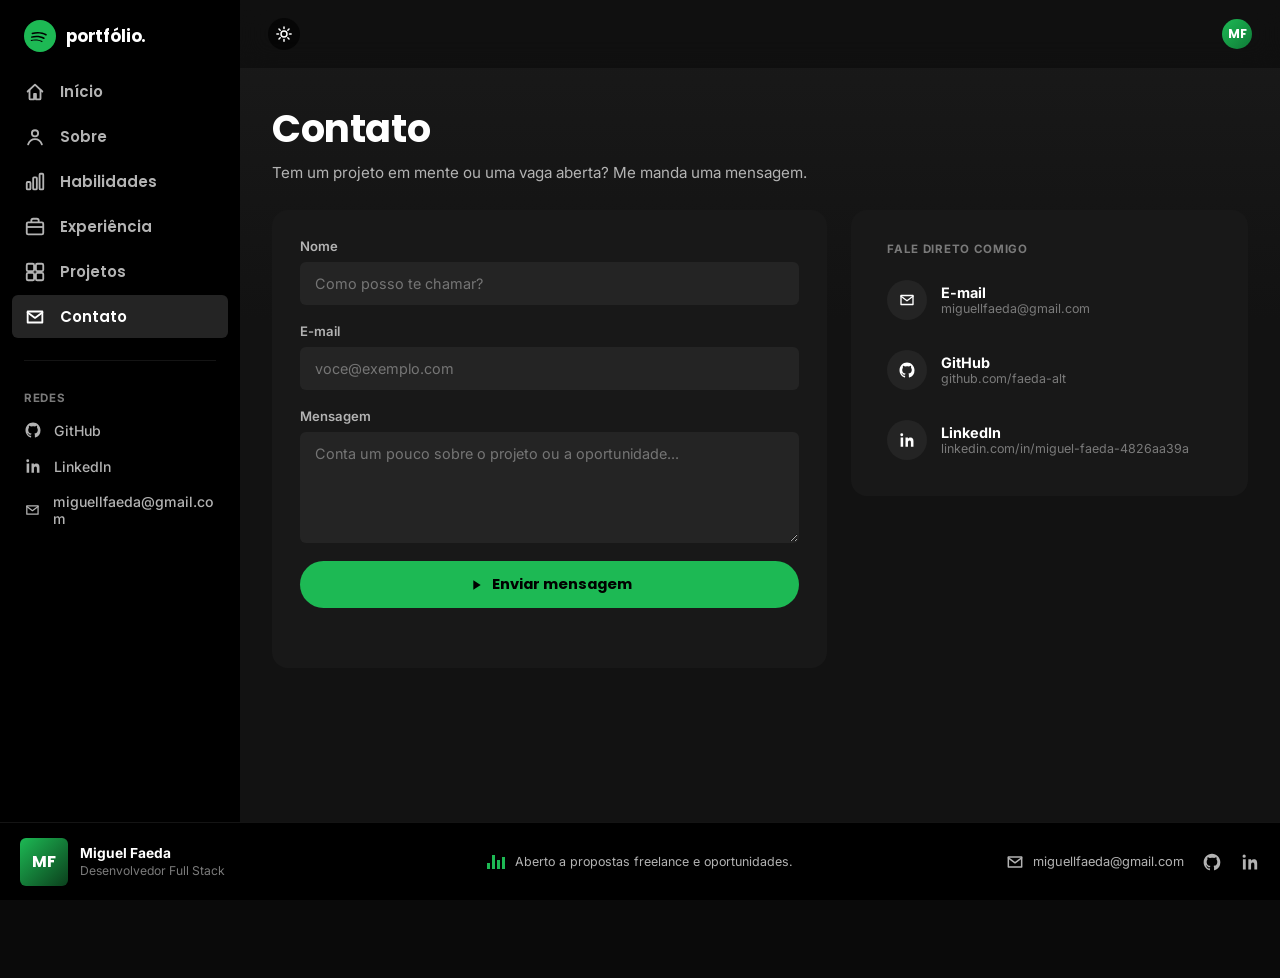
==== commit fb111bec: "Add files via upload" ====
--- a/contato.html
+++ b/contato.html
@@ -65,10 +65,10 @@
       <svg viewBox="0 0 24 24" fill="currentColor"><path d="M6.94 5a1.94 1.94 0 1 1-3.88 0 1.94 1.94 0 0 1 3.88 0ZM3.5 8.75h3.4V21H3.5V8.75Zm6.5 0h3.26v1.68h.05c.45-.86 1.56-1.77 3.22-1.77 3.44 0 4.08 2.27 4.08 5.21V21h-3.4v-5.5c0-1.31-.02-3-1.83-3-1.83 0-2.11 1.43-2.11 2.9V21H10V8.75Z"/></svg>
       <span>LinkedIn</span>
     </a>
-    <a class="sidebar-link" href="mailto:seuemail@exemplo.com">
+    <div class="sidebar-link sidebar-link-static">
       <svg viewBox="0 0 24 24" fill="none"><path d="M4 6h16v12H4V6Z" stroke="currentColor" stroke-width="1.8" stroke-linejoin="round"/><path d="m4 7 8 6 8-6" stroke="currentColor" stroke-width="1.8" stroke-linecap="round" stroke-linejoin="round"/></svg>
-      <span>E-mail</span>
-    </a>
+      <span>miguellfaeda@gmail.com</span>
+    </div>
   </div>
 </aside>
 
@@ -116,17 +116,17 @@
 
       <div class="contact-card">
         <p class="sidebar-heading">Fale direto comigo</p>
-        <a class="contact-row" href="mailto:seuemail@exemplo.com">
+        <div class="contact-row contact-row-static">
           <span class="contact-icon"><svg viewBox="0 0 24 24" fill="none"><path d="M4 6h16v12H4V6Z" stroke="currentColor" stroke-width="1.8" stroke-linejoin="round"/><path d="m4 7 8 6 8-6" stroke="currentColor" stroke-width="1.8" stroke-linecap="round" stroke-linejoin="round"/></svg></span>
           <span><strong>E-mail</strong><small>miguellfaeda@gmail.com</small></span>
-        </a>
+        </div>
         <a class="contact-row" href="https://github.com/faeda-alt" target="_blank" rel="noopener">
           <span class="contact-icon"><svg viewBox="0 0 24 24" fill="currentColor"><path d="M12 2C6.48 2 2 6.58 2 12.25c0 4.53 2.87 8.37 6.84 9.73.5.1.68-.22.68-.5 0-.24-.01-1.04-.01-1.88-2.78.62-3.37-1.22-3.37-1.22-.46-1.2-1.11-1.52-1.11-1.52-.9-.64.07-.62.07-.62 1 .07 1.53 1.06 1.53 1.06.89 1.57 2.34 1.12 2.91.86.09-.66.35-1.12.63-1.38-2.22-.26-4.56-1.14-4.56-5.07 0-1.12.39-2.03 1.03-2.75-.1-.26-.45-1.32.1-2.75 0 0 .84-.28 2.75 1.05a9.3 9.3 0 0 1 2.5-.35c.85 0 1.71.12 2.5.35 1.91-1.33 2.75-1.05 2.75-1.05.55 1.43.2 2.49.1 2.75.64.72 1.03 1.63 1.03 2.75 0 3.94-2.34 4.8-4.57 5.06.36.32.68.94.68 1.9 0 1.37-.01 2.47-.01 2.81 0 .28.18.6.69.5A10.26 10.26 0 0 0 22 12.25C22 6.58 17.52 2 12 2Z"/></svg></span>
           <span><strong>GitHub</strong><small>github.com/faeda-alt</small></span>
         </a>
         <a class="contact-row" href="https://www.linkedin.com/in/miguel-faeda-4826aa39a/?isSelfProfile=true" target="_blank" rel="noopener">
           <span class="contact-icon"><svg viewBox="0 0 24 24" fill="currentColor"><path d="M6.94 5a1.94 1.94 0 1 1-3.88 0 1.94 1.94 0 0 1 3.88 0ZM3.5 8.75h3.4V21H3.5V8.75Zm6.5 0h3.26v1.68h.05c.45-.86 1.56-1.77 3.22-1.77 3.44 0 4.08 2.27 4.08 5.21V21h-3.4v-5.5c0-1.31-.02-3-1.83-3-1.83 0-2.11 1.43-2.11 2.9V21H10V8.75Z"/></svg></span>
-          <span><strong>LinkedIn</strong><small>linkedin.com/in/seu-usuario</small></span>
+          <span><strong>LinkedIn</strong><small>linkedin.com/in/miguel-faeda-4826aa39a</small></span>
         </a>
       </div>
     </div>
@@ -149,7 +149,7 @@
   </div>
 
   <div class="np-contacts">
-    <a href="mailto:miguellfaeda@gmail.com" title="E-mail" aria-label="Enviar e-mail"><svg viewBox="0 0 24 24" fill="none"><path d="M4 6h16v12H4V6Z" stroke="currentColor" stroke-width="1.8" stroke-linejoin="round"/><path d="m4 7 8 6 8-6" stroke="currentColor" stroke-width="1.8" stroke-linecap="round" stroke-linejoin="round"/></svg></a>
+    <span class="np-email" title="E-mail"><svg viewBox="0 0 24 24" fill="none"><path d="M4 6h16v12H4V6Z" stroke="currentColor" stroke-width="1.8" stroke-linejoin="round"/><path d="m4 7 8 6 8-6" stroke="currentColor" stroke-width="1.8" stroke-linecap="round" stroke-linejoin="round"/></svg><span>miguellfaeda@gmail.com</span></span>
     <a href="https://github.com/faeda-alt" target="_blank" rel="noopener" title="GitHub" aria-label="Abrir GitHub"><svg viewBox="0 0 24 24" fill="currentColor"><path d="M12 2C6.48 2 2 6.58 2 12.25c0 4.53 2.87 8.37 6.84 9.73.5.1.68-.22.68-.5 0-.24-.01-1.04-.01-1.88-2.78.62-3.37-1.22-3.37-1.22-.46-1.2-1.11-1.52-1.11-1.52-.9-.64.07-.62.07-.62 1 .07 1.53 1.06 1.53 1.06.89 1.57 2.34 1.12 2.91.86.09-.66.35-1.12.63-1.38-2.22-.26-4.56-1.14-4.56-5.07 0-1.12.39-2.03 1.03-2.75-.1-.26-.45-1.32.1-2.75 0 0 .84-.28 2.75 1.05a9.3 9.3 0 0 1 2.5-.35c.85 0 1.71.12 2.5.35 1.91-1.33 2.75-1.05 2.75-1.05.55 1.43.2 2.49.1 2.75.64.72 1.03 1.63 1.03 2.75 0 3.94-2.34 4.8-4.57 5.06.36.32.68.94.68 1.9 0 1.37-.01 2.47-.01 2.81 0 .28.18.6.69.5A10.26 10.26 0 0 0 22 12.25C22 6.58 17.52 2 12 2Z"/></svg></a>
     <a href="https://www.linkedin.com/in/miguel-faeda-4826aa39a/?isSelfProfile=true" target="_blank" rel="noopener" title="LinkedIn" aria-label="Abrir LinkedIn"><svg viewBox="0 0 24 24" fill="currentColor"><path d="M6.94 5a1.94 1.94 0 1 1-3.88 0 1.94 1.94 0 0 1 3.88 0ZM3.5 8.75h3.4V21H3.5V8.75Zm6.5 0h3.26v1.68h.05c.45-.86 1.56-1.77 3.22-1.77 3.44 0 4.08 2.27 4.08 5.21V21h-3.4v-5.5c0-1.31-.02-3-1.83-3-1.83 0-2.11 1.43-2.11 2.9V21H10V8.75Z"/></svg></a>
   </div>
--- a/style.css
+++ b/style.css
@@ -1026,4 +1026,11 @@
 @media (max-width: 760px) {
   .about-intro { grid-template-columns: 1fr; }
   .about-photo { max-width: 260px; }
-}+}
+/* ---------- E-mail apenas exibido (sem clique) ---------- */
+.sidebar-link-static { cursor: default; overflow-wrap: anywhere; }
+.sidebar-link-static:hover { color: var(--text-secondary); background: transparent; }
+.contact-row-static { cursor: default; }
+.contact-row-static:hover { background: transparent; }
+.np-email { display: flex; align-items: center; gap: 8px; color: var(--text-secondary); font-size: 0.8rem; cursor: default; }
+@media (max-width: 760px) { .np-email { display: none; } }
